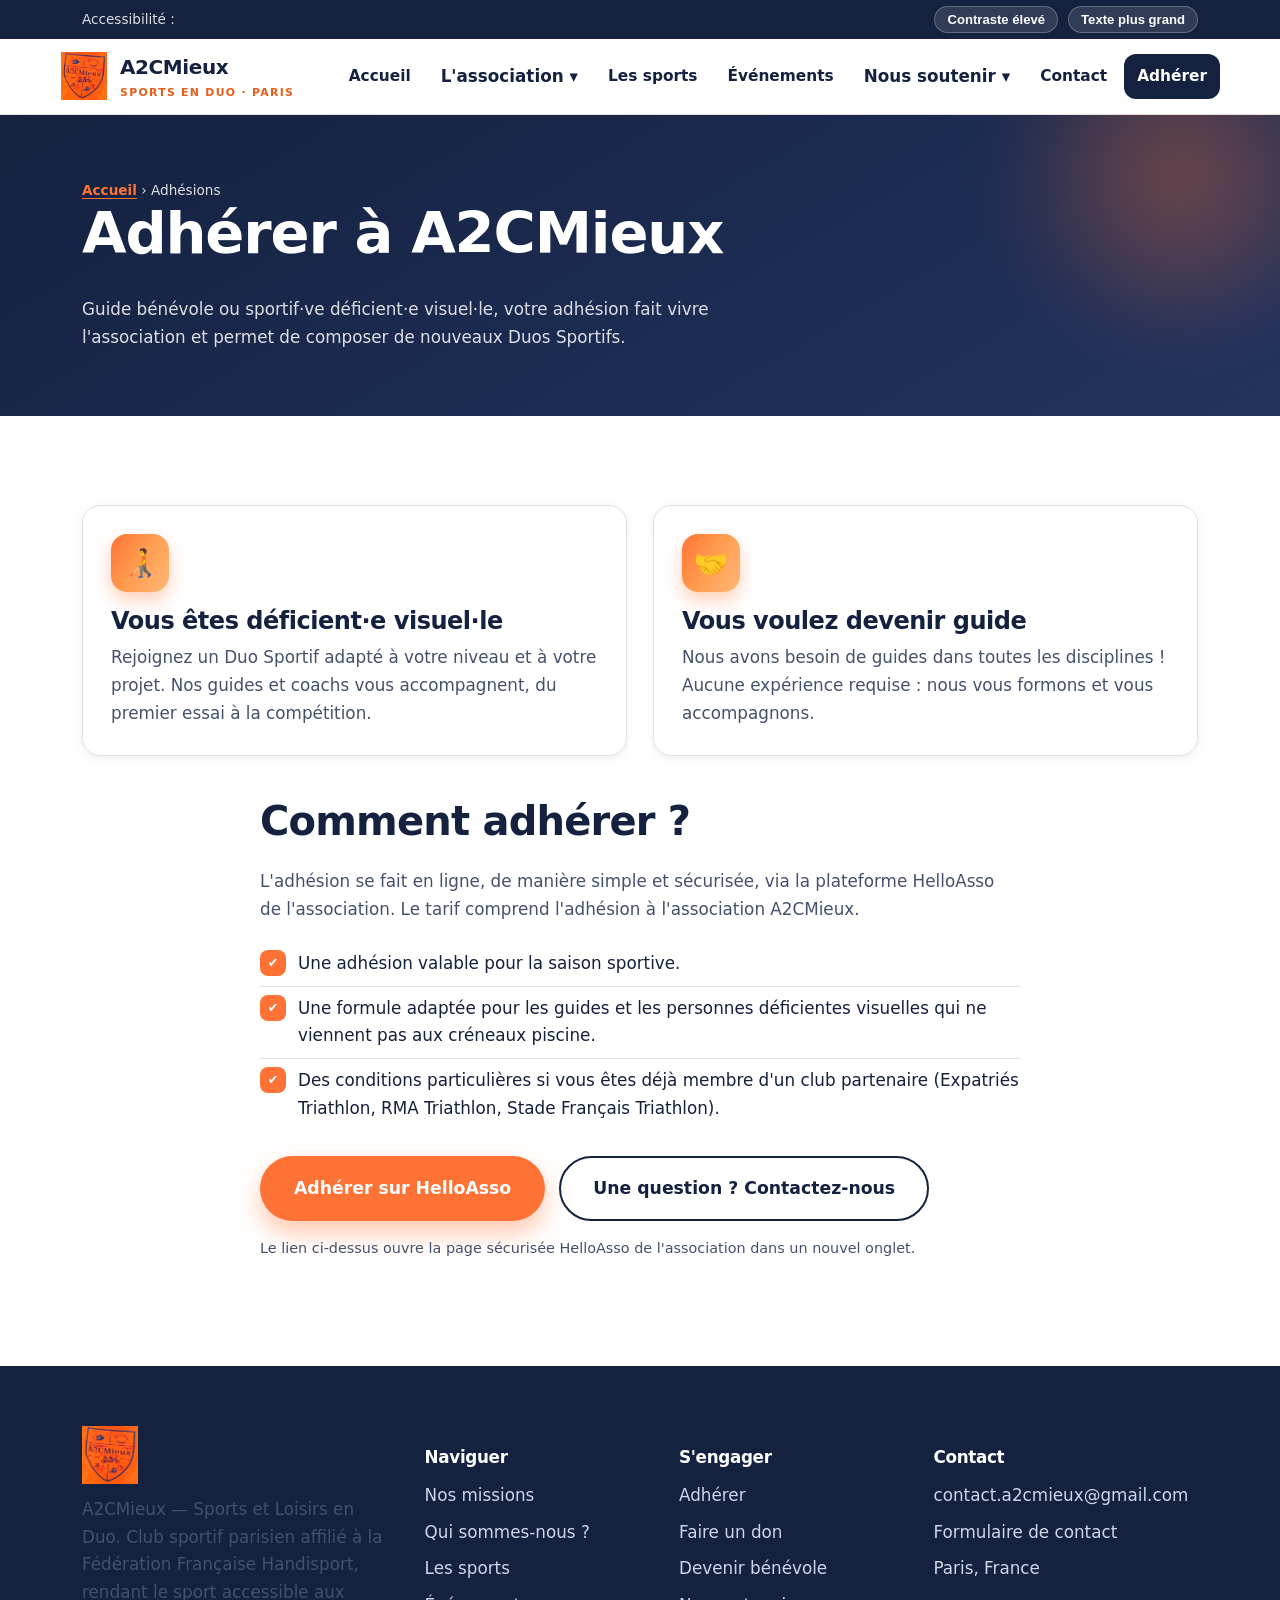
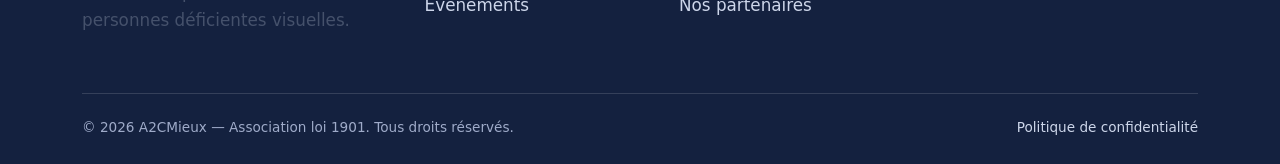
==== site/adhesions.html @ 456d2ac2 "Nouveau site A2CMieux : charte 2026 orange, accessible - Refonte complète multi-pages (11 pages) du " ====
<!DOCTYPE html>
<html lang="fr">
<head>
  <meta charset="UTF-8">
  <meta name="viewport" content="width=device-width, initial-scale=1">
  <title>Adhésions — A2CMieux</title>
  <meta name="description" content="Adhérez à A2CMieux en tant que guide ou personne déficiente visuelle et rejoignez nos Duos Sportifs.">
  <meta property="og:title" content="Adhésions — A2CMieux">
  <meta property="og:description" content="Adhérez à A2CMieux en tant que guide ou personne déficiente visuelle et rejoignez nos Duos Sportifs.">
  <meta property="og:type" content="website">
  <meta name="theme-color" content="#FF7235">
  <link rel="icon" href="assets/img/logo.png">
  <link rel="stylesheet" href="assets/css/style.css">
</head>
<body>
  <a class="skip-link" href="#main">Aller au contenu principal</a>

  <div class="a11y-bar" role="region" aria-label="Options d'accessibilité">
    <div class="container">
      <span>Accessibilité :</span>
      <button type="button" id="toggle-contrast" class="a11y-btn" aria-pressed="false">Contraste élevé</button>
      <button type="button" id="toggle-textsize" class="a11y-btn" aria-pressed="false">Texte plus grand</button>
    </div>
  </div>

  <header class="site-header">
    <nav class="container nav" aria-label="Navigation principale">
      <a class="brand" href="index.html" aria-label="A2CMieux, retour à l'accueil">
        <img src="assets/img/logo.png" alt="" width="48" height="48">
        <span><b>A2CMieux</b><small>Sports en duo · Paris</small></span>
      </a>
      <button class="nav-toggle" aria-expanded="false" aria-controls="primary-menu">
        <span aria-hidden="true">☰</span> Menu
      </button>
      <ul class="menu" id="primary-menu">
        <li><a href="index.html">Accueil</a></li>
        <li class="has-sub" data-open="false"><button type="button" aria-expanded="false" aria-haspopup="true">L'association <span aria-hidden="true">▾</span></button><ul class="submenu"><li><a href="nos-missions.html">Nos missions</a></li><li><a href="qui-sommes-nous.html">Qui sommes-nous ?</a></li><li><a href="nos-partenaires.html">Nos partenaires</a></li></ul></li>
        <li><a href="les-sports.html">Les sports</a></li>
        <li><a href="les-evenements.html">Événements</a></li>
        <li class="has-sub" data-open="false"><button type="button" aria-expanded="false" aria-haspopup="true">Nous soutenir <span aria-hidden="true">▾</span></button><ul class="submenu"><li><a href="adhesions.html" aria-current="page">Adhésions</a></li><li><a href="faire-un-don.html">Faire un don</a></li><li><a href="devenir-benevole.html">Devenir bénévole</a></li></ul></li>
        <li><a href="contact.html">Contact</a></li>
        <li><a class="btn-nav" href="adhesions.html">Adhérer</a></li>
      </ul>
    </nav>
  </header>

  <main id="main">
    <section class="page-head">
      <div class="container">
        <p class="crumb"><a href="index.html">Accueil</a> › Adhésions</p>
        <h1>Adhérer à A2CMieux</h1>
        <p class="reveal">Guide bénévole ou sportif·ve déficient·e visuel·le, votre adhésion fait vivre l'association et permet de composer de nouveaux Duos Sportifs.</p>
      </div>
    </section>
    <section class="section">
      <div class="container">
        <div class="grid grid-2 reveal">
          <article class="card">
            <div class="ic" aria-hidden="true">🧑‍🦯</div>
            <h3>Vous êtes déficient·e visuel·le</h3>
            <p>Rejoignez un Duo Sportif adapté à votre niveau et à votre projet. Nos guides et coachs vous accompagnent, du premier essai à la compétition.</p>
          </article>
          <article class="card">
            <div class="ic" aria-hidden="true">🤝</div>
            <h3>Vous voulez devenir guide</h3>
            <p>Nous avons besoin de guides dans toutes les disciplines&nbsp;! Aucune expérience requise&nbsp;: nous vous formons et vous accompagnons.</p>
          </article>
        </div>

        <div class="narrow reveal" style="margin-top:2.6rem">
          <h2>Comment adhérer&nbsp;?</h2>
          <p>L'adhésion se fait en ligne, de manière simple et sécurisée, via la plateforme HelloAsso de l'association. Le tarif comprend l'adhésion à l'association A2CMieux.</p>
          <ul class="ticks">
            <li>Une adhésion valable pour la saison sportive.</li>
            <li>Une formule adaptée pour les guides et les personnes déficientes visuelles qui ne viennent pas aux créneaux piscine.</li>
            <li>Des conditions particulières si vous êtes déjà membre d'un club partenaire (Expatriés Triathlon, RMA Triathlon, Stade Français Triathlon).</li>
          </ul>
          <div class="btn-group">
            <a class="btn btn-primary btn-lg" href="https://www.helloasso.com/associations/a2cmieux-sports-et-loisirs-en-duo" target="_blank" rel="noopener">Adhérer sur HelloAsso</a>
            <a class="btn btn-outline btn-lg" href="contact.html">Une question ? Contactez-nous</a>
          </div>
          <p style="margin-top:1rem;font-size:.9rem">Le lien ci-dessus ouvre la page sécurisée HelloAsso de l'association dans un nouvel onglet.</p>
        </div>
      </div>
    </section>

  </main>
  <footer class="site-footer">
    <div class="container">
      <div class="footer-grid">
        <div class="footer-brand">
          <img src="assets/img/logo.png" alt="Logo A2CMieux">
          <p>A2CMieux — Sports et Loisirs en Duo. Club sportif parisien affilié à la Fédération Française Handisport, rendant le sport accessible aux personnes déficientes visuelles.</p>
        </div>
        <div>
          <h4>Naviguer</h4>
          <ul>
            <li><a href="nos-missions.html">Nos missions</a></li>
            <li><a href="qui-sommes-nous.html">Qui sommes-nous ?</a></li>
            <li><a href="les-sports.html">Les sports</a></li>
            <li><a href="les-evenements.html">Événements</a></li>
          </ul>
        </div>
        <div>
          <h4>S'engager</h4>
          <ul>
            <li><a href="adhesions.html">Adhérer</a></li>
            <li><a href="faire-un-don.html">Faire un don</a></li>
            <li><a href="devenir-benevole.html">Devenir bénévole</a></li>
            <li><a href="nos-partenaires.html">Nos partenaires</a></li>
          </ul>
        </div>
        <div>
          <h4>Contact</h4>
          <ul>
            <li><a href="mailto:contact.a2cmieux@gmail.com">contact.a2cmieux@gmail.com</a></li>
            <li><a href="contact.html">Formulaire de contact</a></li>
            <li>Paris, France</li>
          </ul>
        </div>
      </div>
      <div class="footer-bottom">
        <span>© <span id="year">2026</span> A2CMieux — Association loi 1901. Tous droits réservés.</span>
        <span><a href="politique-de-confidentialite.html">Politique de confidentialité</a></span>
      </div>
    </div>
  </footer>

  <script src="assets/js/main.js"></script>
</body>
</html>
---- site/assets/css/style.css ----
/* =========================================================
   A2CMieux — Charte graphique 2026
   Palette dérivée du logo orange : orange vif + bleu marine
   Conçue pour l'accessibilité (contrastes AA/AAA, focus, etc.)
   ========================================================= */

:root {
  /* Couleurs de marque */
  --orange: #E85D1A;          /* orange accessible sur blanc (texte) */
  --orange-vif: #FF7235;      /* orange du logo (aplats / grands éléments) */
  --orange-clair: #FFE7D6;
  --navy: #14213F;            /* bleu marine du logo */
  --navy-700: #1E2E56;
  --navy-500: #2C407A;

  --bg: #FFFFFF;
  --bg-alt: #FFF7F1;
  --surface: #FFFFFF;
  --text: #15203A;
  --text-soft: #45516B;
  --border: #EADFD6;

  --focus: #0B4FD1;           /* anneau de focus très visible */
  --radius: 18px;
  --radius-lg: 28px;
  --shadow-sm: 0 2px 10px rgba(20, 33, 63, .07);
  --shadow: 0 16px 40px rgba(20, 33, 63, .12);
  --shadow-lg: 0 30px 70px rgba(232, 93, 26, .22);

  --maxw: 1160px;
  --gradient: linear-gradient(120deg, #FF7235 0%, #FF9A4D 45%, #FFB877 100%);
  --gradient-navy: linear-gradient(150deg, #14213F 0%, #22335f 100%);
  --font: "Segoe UI", system-ui, -apple-system, Roboto, Helvetica, Arial, sans-serif;
}

/* Mode contraste élevé / lisible (activé via JS) */
html[data-contrast="high"] {
  --orange: #C63E00;
  --text: #000000;
  --text-soft: #1a1a1a;
  --bg: #FFFFFF;
  --bg-alt: #FFFFFF;
  --border: #000000;
  --navy: #001028;
}
html[data-contrast="high"] .site-header,
html[data-contrast="high"] .card,
html[data-contrast="high"] .surface { border: 2px solid #000 !important; }
html[data-contrast="high"] a { text-decoration: underline; }

/* Taille de texte agrandie (activé via JS) */
html[data-textsize="large"] { font-size: 118.75%; }

/* ---------- Base ---------- */
* { box-sizing: border-box; }
html { scroll-behavior: smooth; -webkit-text-size-adjust: 100%; }
@media (prefers-reduced-motion: reduce) {
  html { scroll-behavior: auto; }
  *, *::before, *::after { animation-duration: .001ms !important; transition-duration: .001ms !important; }
}

body {
  margin: 0;
  font-family: var(--font);
  color: var(--text);
  background: var(--bg);
  line-height: 1.65;
  font-size: 1.05rem;
  overflow-x: hidden;
}

h1, h2, h3, h4 { font-family: var(--font); color: var(--navy); line-height: 1.15; font-weight: 800; letter-spacing: -.02em; }
h1 { font-size: clamp(2.1rem, 5vw, 3.6rem); margin: 0 0 .5em; }
h2 { font-size: clamp(1.6rem, 3.4vw, 2.5rem); margin: 0 0 .6em; }
h3 { font-size: clamp(1.2rem, 2.2vw, 1.5rem); margin: 0 0 .5em; }
p { margin: 0 0 1.1em; color: var(--text-soft); }
img { max-width: 100%; display: block; }

a { color: var(--orange); font-weight: 600; text-underline-offset: 3px; }
a:hover { color: var(--navy); }

/* Focus très visible partout */
a:focus-visible, button:focus-visible, input:focus-visible,
textarea:focus-visible, select:focus-visible, [tabindex]:focus-visible {
  outline: 3px solid var(--focus);
  outline-offset: 3px;
  border-radius: 6px;
}

.container { width: 100%; max-width: var(--maxw); margin: 0 auto; padding: 0 22px; }
.section { padding: clamp(3rem, 7vw, 6rem) 0; }
.section--alt { background: var(--bg-alt); }
.center { text-align: center; }
.narrow { max-width: 760px; margin-inline: auto; }

/* ---------- Lien d'évitement ---------- */
.skip-link {
  position: absolute; left: 12px; top: -60px;
  background: var(--navy); color: #fff; padding: 12px 18px;
  border-radius: 0 0 12px 12px; z-index: 999; font-weight: 700;
  transition: top .2s ease;
}
.skip-link:focus { top: 0; color:#fff; }

/* ---------- Barre d'accessibilité ---------- */
.a11y-bar {
  background: var(--navy);
  color: #fff;
  font-size: .85rem;
}
.a11y-bar .container { display: flex; gap: 10px; align-items: center; justify-content: flex-end; padding-block: 6px; flex-wrap: wrap; }
.a11y-bar span { margin-right: auto; opacity: .85; }
.a11y-btn {
  background: rgba(255,255,255,.12); color: #fff; border: 1px solid rgba(255,255,255,.25);
  padding: 5px 12px; border-radius: 999px; cursor: pointer; font-weight: 600; font-size: .82rem;
}
.a11y-btn:hover { background: var(--orange-vif); border-color: var(--orange-vif); color: #fff; }
.a11y-btn[aria-pressed="true"] { background: var(--orange-vif); border-color: #fff; }

/* ---------- En-tête / navigation ---------- */
.site-header {
  position: sticky; top: 0; z-index: 100;
  background: rgba(255,255,255,.8);
  backdrop-filter: saturate(180%) blur(14px);
  -webkit-backdrop-filter: saturate(180%) blur(14px);
  border-bottom: 1px solid var(--border);
}
.nav { display: flex; align-items: center; justify-content: space-between; gap: 16px; padding: 12px 0; }
.brand { display: flex; align-items: center; gap: 12px; text-decoration: none; }
.brand img { width: 48px; height: 48px; object-fit: contain; }
.brand b { color: var(--navy); font-size: 1.25rem; font-weight: 800; letter-spacing: -.02em; }
.brand small { display: block; color: var(--orange); font-weight: 700; font-size: .68rem; text-transform: uppercase; letter-spacing: .12em; }

.nav-toggle {
  display: none; background: var(--navy); color: #fff; border: 0; border-radius: 12px;
  padding: 10px 14px; font-weight: 700; cursor: pointer; align-items: center; gap: 8px;
}

.menu { display: flex; align-items: center; gap: 4px; list-style: none; margin: 0; padding: 0; }
.menu a {
  display: block; padding: 10px 13px; border-radius: 12px; color: var(--navy);
  font-weight: 600; text-decoration: none; font-size: .96rem; white-space: nowrap;
}
.menu a:hover, .menu a[aria-current="page"] { background: var(--orange-clair); color: var(--navy); }
.menu .has-sub { position: relative; }
.menu .has-sub > button {
  background: none; border: 0; font: inherit; font-weight: 600; color: var(--navy);
  padding: 10px 13px; border-radius: 12px; cursor: pointer; display: flex; align-items: center; gap: 6px;
}
.menu .has-sub > button:hover, .menu .has-sub[data-open="true"] > button { background: var(--orange-clair); }
.submenu {
  position: absolute; top: calc(100% + 8px); left: 0; min-width: 240px;
  background: #fff; border: 1px solid var(--border); border-radius: 16px; box-shadow: var(--shadow);
  padding: 8px; list-style: none; margin: 0; display: none;
}
.menu .has-sub[data-open="true"] .submenu { display: block; }
.submenu a { padding: 10px 12px; }

.btn-nav { background: var(--navy); color: #fff !important; }
.btn-nav:hover { background: var(--orange-vif); color: #fff !important; }

@media (max-width: 960px) {
  .nav-toggle { display: inline-flex; }
  .menu {
    position: fixed; inset: 0 0 0 auto; width: min(86vw, 360px);
    flex-direction: column; align-items: stretch; gap: 4px;
    background: #fff; padding: 84px 18px 30px; box-shadow: var(--shadow);
    transform: translateX(100%); transition: transform .28s ease; overflow-y: auto;
  }
  .menu.open { transform: translateX(0); }
  .menu .has-sub > button { width: 100%; justify-content: space-between; }
  .submenu { position: static; display: block; box-shadow: none; border: 0; padding: 0 0 0 12px; }
  .menu .has-sub .submenu { display: none; }
  .menu .has-sub[data-open="true"] .submenu { display: block; }
}

/* ---------- Hero ---------- */
.hero { position: relative; overflow: hidden; background: var(--bg-alt); }
.hero::before, .hero::after {
  content: ""; position: absolute; border-radius: 50%; filter: blur(60px); opacity: .5; z-index: 0;
  animation: float 14s ease-in-out infinite;
}
.hero::before { width: 460px; height: 460px; background: radial-gradient(circle, #FF9A4D, transparent 70%); top: -120px; right: -80px; }
.hero::after { width: 380px; height: 380px; background: radial-gradient(circle, #7fa8ff, transparent 70%); bottom: -140px; left: -90px; animation-delay: -6s; }
@keyframes float { 0%,100% { transform: translateY(0) } 50% { transform: translateY(-26px) } }

.hero .container { position: relative; z-index: 1; display: grid; grid-template-columns: 1.05fr .95fr; gap: 48px; align-items: center; padding-block: clamp(3rem, 7vw, 5.5rem); }
.hero .eyebrow {
  display: inline-flex; align-items: center; gap: 8px; background: #fff; color: var(--navy);
  border: 1px solid var(--border); padding: 7px 15px; border-radius: 999px; font-weight: 700; font-size: .85rem;
  box-shadow: var(--shadow-sm); margin-bottom: 18px;
}
.hero .eyebrow .dot { width: 9px; height: 9px; border-radius: 50%; background: var(--orange-vif); }
.hero h1 span { color: var(--orange); }
.hero .lead { font-size: 1.18rem; color: var(--text-soft); max-width: 40ch; }
.hero-media { position: relative; }
.hero-media img { border-radius: var(--radius-lg); box-shadow: var(--shadow-lg); aspect-ratio: 4/5; object-fit: cover; width: 100%; }
.hero-media .badge {
  position: absolute; bottom: -18px; left: -18px; background: #fff; border-radius: 18px;
  padding: 14px 18px; box-shadow: var(--shadow); display: flex; align-items: center; gap: 12px; max-width: 240px;
}
.hero-media .badge b { color: var(--navy); font-size: 1.6rem; display: block; line-height: 1; }
.hero-media .badge small { color: var(--text-soft); font-weight: 600; }
.hero-media .badge .ic { width: 44px; height: 44px; background: var(--orange-clair); border-radius: 12px; display: grid; place-items: center; font-size: 1.4rem; }

@media (max-width: 860px) {
  .hero .container { grid-template-columns: 1fr; gap: 34px; }
  .hero-media { max-width: 420px; margin-inline: auto; }
}

/* ---------- Boutons ---------- */
.btn {
  display: inline-flex; align-items: center; gap: 9px; cursor: pointer;
  padding: 14px 26px; border-radius: 999px; font-weight: 700; font-size: 1rem;
  text-decoration: none; border: 2px solid transparent; transition: transform .15s ease, box-shadow .2s ease, background .2s ease;
}
.btn-primary { background: var(--orange-vif); color: #fff; box-shadow: 0 12px 26px rgba(255,114,53,.4); }
.btn-primary:hover { background: var(--navy); color: #fff; transform: translateY(-3px); }
.btn-outline { background: transparent; color: var(--navy); border-color: var(--navy); }
.btn-outline:hover { background: var(--navy); color: #fff; transform: translateY(-3px); }
.btn-lg { padding: 16px 32px; font-size: 1.08rem; }
.btn-group { display: flex; flex-wrap: wrap; gap: 14px; margin-top: 26px; }

/* ---------- Grilles & cartes ---------- */
.grid { display: grid; gap: 26px; }
.grid-2 { grid-template-columns: repeat(2, 1fr); }
.grid-3 { grid-template-columns: repeat(3, 1fr); }
.grid-4 { grid-template-columns: repeat(4, 1fr); }
@media (max-width: 900px) { .grid-3, .grid-4 { grid-template-columns: repeat(2, 1fr); } }
@media (max-width: 620px) { .grid-2, .grid-3, .grid-4 { grid-template-columns: 1fr; } }

.card {
  background: var(--surface); border: 1px solid var(--border); border-radius: var(--radius);
  padding: 28px; box-shadow: var(--shadow-sm); transition: transform .2s ease, box-shadow .2s ease, border-color .2s ease;
}
.card:hover { transform: translateY(-6px); box-shadow: var(--shadow); border-color: var(--orange-vif); }
.card .ic {
  width: 58px; height: 58px; border-radius: 16px; display: grid; place-items: center;
  background: var(--gradient); font-size: 1.7rem; margin-bottom: 16px; box-shadow: 0 8px 18px rgba(255,114,53,.35);
}
.card h3 { margin-bottom: .35em; }
.card p { margin-bottom: 0; }

/* Carte sport avec image */
.sport-card { padding: 0; overflow: hidden; }
.sport-card img { aspect-ratio: 16/11; object-fit: cover; width: 100%; }
.sport-card .body { padding: 22px 24px 26px; }
.sport-card .tag {
  display: inline-block; background: var(--orange-clair); color: var(--navy);
  font-weight: 700; font-size: .78rem; padding: 5px 12px; border-radius: 999px; margin-bottom: 10px;
  text-transform: uppercase; letter-spacing: .06em;
}

/* ---------- Bandeau ruban ---------- */
.stripe { background: var(--gradient-navy); color: #fff; }
.stripe h2, .stripe h3 { color: #fff; }
.stripe p { color: rgba(255,255,255,.85); }
.stat-grid { display: grid; grid-template-columns: repeat(4,1fr); gap: 22px; text-align: center; }
.stat b { display: block; font-size: clamp(2rem, 5vw, 3rem); color: var(--orange-vif); line-height: 1; }
.stat span { color: rgba(255,255,255,.85); font-weight: 600; }
@media (max-width: 620px){ .stat-grid { grid-template-columns: repeat(2,1fr); } }

/* ---------- Section image + texte ---------- */
.split { display: grid; grid-template-columns: 1fr 1fr; gap: 48px; align-items: center; }
.split img { border-radius: var(--radius-lg); box-shadow: var(--shadow); width: 100%; aspect-ratio: 5/4; object-fit: cover; }
.split.reverse .split-media { order: 2; }
@media (max-width: 820px){ .split { grid-template-columns: 1fr; gap: 30px; } .split.reverse .split-media { order: 0; } }

/* Liste à puces personnalisée */
.ticks { list-style: none; padding: 0; margin: 0; }
.ticks li { position: relative; padding: 8px 0 8px 38px; color: var(--text); font-weight: 500; border-bottom: 1px solid var(--border); }
.ticks li:last-child { border-bottom: 0; }
.ticks li::before {
  content: "✔"; position: absolute; left: 0; top: 8px; width: 26px; height: 26px;
  background: var(--orange-vif); color: #fff; border-radius: 8px; display: grid; place-items: center; font-size: .8rem;
}

/* ---------- Galerie ---------- */
.gallery { display: grid; grid-template-columns: repeat(4, 1fr); gap: 14px; }
.gallery img { width: 100%; height: 100%; aspect-ratio: 1; object-fit: cover; border-radius: 14px; transition: transform .3s ease, box-shadow .3s ease; }
.gallery a:hover img { transform: scale(1.04); box-shadow: var(--shadow); }
.gallery a:nth-child(1) { grid-row: span 2; }
.gallery a:nth-child(1) img { aspect-ratio: 3/4; }
@media (max-width: 900px){ .gallery { grid-template-columns: repeat(3,1fr); } }
@media (max-width: 560px){ .gallery { grid-template-columns: repeat(2,1fr); } .gallery a:nth-child(1){ grid-row: auto; } .gallery a:nth-child(1) img{ aspect-ratio:1; } }

/* ---------- Vidéo responsive ---------- */
.video-frame { position: relative; padding-top: 56.25%; border-radius: var(--radius-lg); overflow: hidden; box-shadow: var(--shadow); background:#000; }
.video-frame iframe { position: absolute; inset: 0; width: 100%; height: 100%; border: 0; }

/* ---------- Partenaires ---------- */
.partners { display: grid; grid-template-columns: repeat(3,1fr); gap: 20px; }
.partner { background:#fff; border:1px solid var(--border); border-radius: var(--radius); padding: 26px; text-align:center; }
.partner b { color: var(--navy); font-size: 1.15rem; }
@media (max-width: 620px){ .partners { grid-template-columns: 1fr; } }

/* ---------- Équipe ---------- */
.team-card { text-align: center; }
.team-card .avatar {
  width: 96px; height: 96px; border-radius: 50%; margin: 0 auto 14px; display: grid; place-items: center;
  background: var(--gradient); color:#fff; font-size: 2rem; font-weight: 800; box-shadow: 0 10px 22px rgba(255,114,53,.35);
}
.team-card .role { color: var(--orange); font-weight: 700; font-size: .9rem; }

/* ---------- Formulaire ---------- */
.form { display: grid; gap: 18px; }
.field { display: grid; gap: 6px; }
.field label { font-weight: 700; color: var(--navy); }
.field .hint { font-size: .85rem; color: var(--text-soft); font-weight: 400; }
.field input, .field textarea, .field select {
  font: inherit; padding: 13px 15px; border: 2px solid var(--border); border-radius: 12px; background:#fff; color: var(--text);
}
.field input:focus, .field textarea:focus { border-color: var(--focus); outline: none; }
.req { color: var(--orange); }

/* ---------- Encart d'appel ---------- */
.callout {
  background: var(--gradient); border-radius: var(--radius-lg); padding: clamp(2rem,4vw,3.4rem);
  color: #fff; text-align: center; box-shadow: var(--shadow-lg); position: relative; overflow: hidden;
}
.callout h2 { color: #fff; }
.callout p { color: rgba(255,255,255,.92); max-width: 52ch; margin-inline: auto; }
.callout .btn-primary { background:#fff; color: var(--navy); box-shadow: 0 12px 26px rgba(0,0,0,.18); }
.callout .btn-primary:hover { background: var(--navy); color:#fff; }
.callout .btn-outline { color:#fff; border-color:#fff; }
.callout .btn-outline:hover { background:#fff; color: var(--navy); }

/* ---------- Fil d'ariane / page-header ---------- */
.page-head { background: var(--gradient-navy); color:#fff; padding: clamp(2.4rem,5vw,4rem) 0; position: relative; overflow:hidden; }
.page-head::after { content:""; position:absolute; width: 360px; height:360px; right:-80px; top:-120px; background: radial-gradient(circle,#FF7235,transparent 70%); opacity:.4; filter: blur(40px); }
.page-head h1 { color:#fff; position: relative; }
.page-head p { color: rgba(255,255,255,.85); max-width: 60ch; position: relative; margin-bottom:0; }
.crumb { position: relative; font-size:.85rem; color: rgba(255,255,255,.7); margin-bottom: 14px; }
.crumb a { color: var(--orange-vif); }

/* ---------- Pied de page ---------- */
.site-footer { background: var(--navy); color: #cdd6ea; padding: 60px 0 26px; }
.site-footer h4 { color:#fff; font-size: 1.05rem; margin-bottom: 14px; }
.footer-grid { display:grid; grid-template-columns: 1.4fr 1fr 1fr 1.2fr; gap: 34px; }
.site-footer a { color:#cdd6ea; text-decoration:none; font-weight: 500; }
.site-footer a:hover { color: var(--orange-vif); text-decoration: underline; }
.site-footer ul { list-style:none; padding:0; margin:0; display:grid; gap:9px; }
.footer-brand img { width: 56px; margin-bottom: 12px; }
.footer-bottom { border-top: 1px solid rgba(255,255,255,.14); margin-top: 40px; padding-top: 22px; display:flex; justify-content:space-between; gap:16px; flex-wrap:wrap; font-size:.85rem; color:#9fabc9; }
@media (max-width: 820px){ .footer-grid { grid-template-columns: 1fr 1fr; } }
@media (max-width: 520px){ .footer-grid { grid-template-columns: 1fr; } }

/* ---------- Animations d'apparition ---------- */
.reveal { opacity: 0; transform: translateY(26px); transition: opacity .6s ease, transform .6s ease; }
.reveal.in { opacity: 1; transform: none; }
@media (prefers-reduced-motion: reduce){ .reveal { opacity:1 !important; transform:none !important; } }

/* Utilitaires */
.mt-0{margin-top:0} .mb-0{margin-bottom:0}
.tag-line { color: var(--orange); font-weight: 800; text-transform: uppercase; letter-spacing:.14em; font-size:.8rem; margin-bottom: 10px; }
.lead { font-size: 1.15rem; color: var(--text-soft); }
.badge-visually-hidden, .visually-hidden {
  position:absolute!important; width:1px;height:1px;padding:0;margin:-1px;overflow:hidden;clip:rect(0 0 0 0);white-space:nowrap;border:0;
}
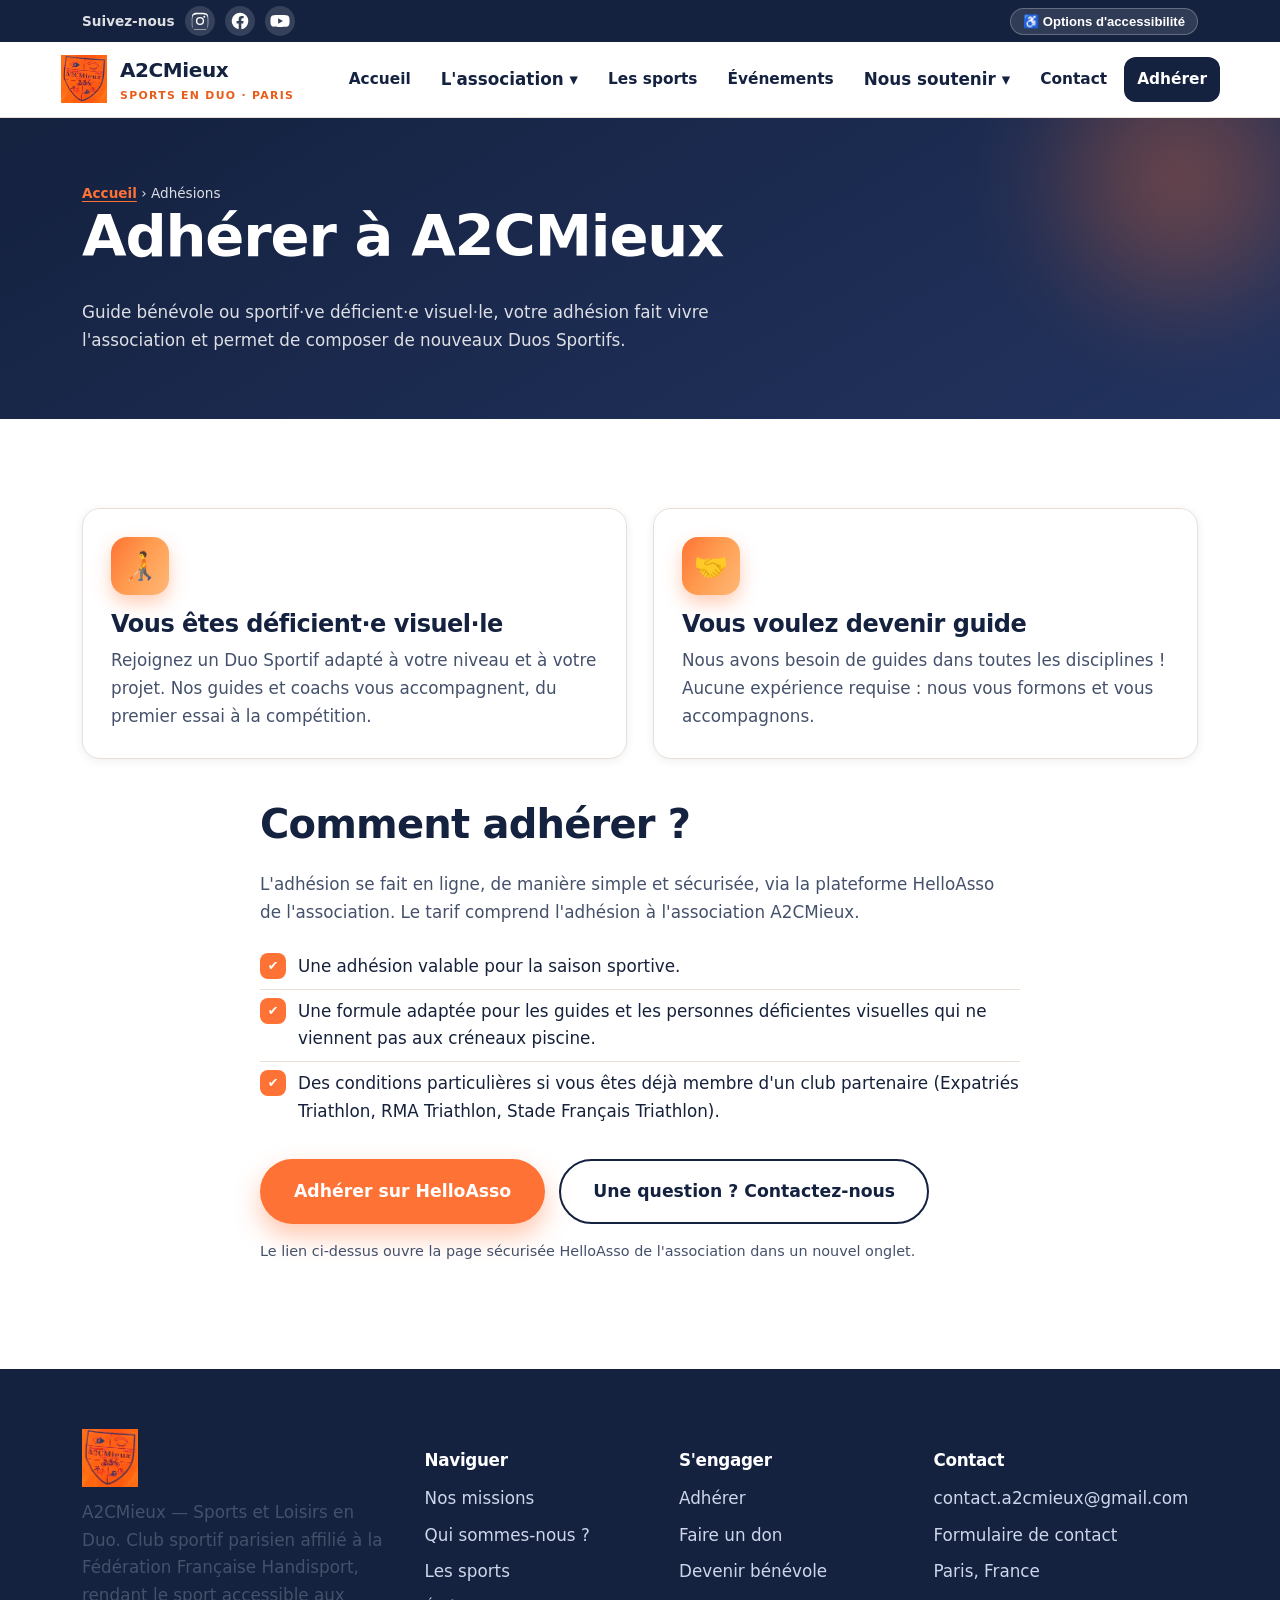
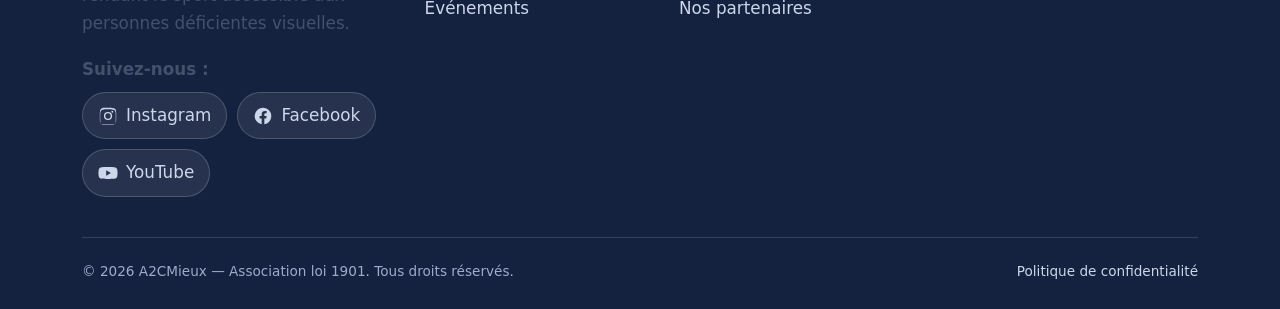
==== commit e6e2b1d1: "Ajout panneau d'accessibilité, réseaux sociaux mis en avant et nouvelle galerie Co-authored-by: Copi" ====
--- a/site/adhesions.html
+++ b/site/adhesions.html
@@ -15,13 +15,35 @@
 <body>
   <a class="skip-link" href="#main">Aller au contenu principal</a>
 
-  <div class="a11y-bar" role="region" aria-label="Options d'accessibilité">
+  <div class="a11y-bar" role="region" aria-label="Options d'accessibilité et réseaux sociaux">
     <div class="container">
-      <span>Accessibilité :</span>
-      <button type="button" id="toggle-contrast" class="a11y-btn" aria-pressed="false">Contraste élevé</button>
-      <button type="button" id="toggle-textsize" class="a11y-btn" aria-pressed="false">Texte plus grand</button>
+      <span class="a11y-bar-label">Suivez-nous</span>
+      <div class="social social--bar"><a href="https://www.instagram.com/a2cmieux.paris" target="_blank" rel="noopener" aria-label="Instagram (nouvel onglet)" class="social-instagram"><svg viewBox="0 0 24 24" width="20" height="20" aria-hidden="true" focusable="false"><path fill="currentColor" d="M12 2.2c3.2 0 3.6 0 4.9.1 1.2.1 1.8.3 2.2.4.6.2 1 .5 1.4.9.4.4.7.8.9 1.4.2.4.4 1 .4 2.2.1 1.3.1 1.7.1 4.9s0 3.6-.1 4.9c-.1 1.2-.3 1.8-.4 2.2-.2.6-.5 1-.9 1.4-.4.4-.8.7-1.4.9-.4.2-1 .4-2.2.4-1.3.1-1.7.1-4.9.1s-3.6 0-4.9-.1c-1.2-.1-1.8-.3-2.2-.4-.6-.2-1-.5-1.4-.9-.4-.4-.7-.8-.9-1.4-.2-.4-.4-1-.4-2.2C2.2 15.6 2.2 15.2 2.2 12s0-3.6.1-4.9c.1-1.2.3-1.8.4-2.2.2-.6.5-1 .9-1.4.4-.4.8-.7 1.4-.9.4-.2 1-.4 2.2-.4C8.4 2.2 8.8 2.2 12 2.2Zm0 1.8c-3.1 0-3.5 0-4.7.1-1.1.1-1.7.2-2.1.4-.5.2-.9.4-1.2.8-.4.3-.6.7-.8 1.2-.2.4-.3 1-.4 2.1-.1 1.2-.1 1.6-.1 4.7s0 3.5.1 4.7c.1 1.1.2 1.7.4 2.1.2.5.4.9.8 1.2.3.4.7.6 1.2.8.4.2 1 .3 2.1.4 1.2.1 1.6.1 4.7.1s3.5 0 4.7-.1c1.1-.1 1.7-.2 2.1-.4.5-.2.9-.4 1.2-.8.4-.3.6-.7.8-1.2.2-.4.3-1 .4-2.1.1-1.2.1-1.6.1-4.7s0-3.5-.1-4.7c-.1-1.1-.2-1.7-.4-2.1-.2-.5-.4-.9-.8-1.2-.3-.4-.7-.6-1.2-.8-.4-.2-1-.3-2.1-.4-1.2-.1-1.6-.1-4.7-.1Zm0 3.1a4.9 4.9 0 1 1 0 9.8 4.9 4.9 0 0 1 0-9.8Zm0 8.1a3.2 3.2 0 1 0 0-6.4 3.2 3.2 0 0 0 0 6.4Zm6.3-8.3a1.15 1.15 0 1 1-2.3 0 1.15 1.15 0 0 1 2.3 0Z"/></svg></a><a href="https://www.facebook.com/a2cmieuxsports" target="_blank" rel="noopener" aria-label="Facebook (nouvel onglet)" class="social-facebook"><svg viewBox="0 0 24 24" width="20" height="20" aria-hidden="true" focusable="false"><path fill="currentColor" d="M22 12a10 10 0 1 0-11.6 9.9v-7H7.9V12h2.5V9.8c0-2.5 1.5-3.9 3.8-3.9 1.1 0 2.2.2 2.2.2v2.5h-1.2c-1.2 0-1.6.8-1.6 1.6V12h2.7l-.4 2.9h-2.3v7A10 10 0 0 0 22 12Z"/></svg></a><a href="https://www.youtube.com/channel/UCHil4jJGYPGS2OwvpxKMLXA/featured" target="_blank" rel="noopener" aria-label="Chaîne YouTube (nouvel onglet)" class="social-youtube"><svg viewBox="0 0 24 24" width="20" height="20" aria-hidden="true" focusable="false"><path fill="currentColor" d="M23 7.5a3 3 0 0 0-2.1-2.1C19 4.9 12 4.9 12 4.9s-7 0-8.9.5A3 3 0 0 0 1 7.5 31 31 0 0 0 .5 12 31 31 0 0 0 1 16.5a3 3 0 0 0 2.1 2.1c1.9.5 8.9.5 8.9.5s7 0 8.9-.5a3 3 0 0 0 2.1-2.1A31 31 0 0 0 23.5 12 31 31 0 0 0 23 7.5ZM9.8 15.3V8.7l5.7 3.3-5.7 3.3Z"/></svg></a></div>
+      <button type="button" id="a11y-open" class="a11y-btn" aria-expanded="false" aria-controls="a11y-panel">
+        <span aria-hidden="true">&#9855;</span> Options d'accessibilité
+      </button>
     </div>
   </div>
+
+  <div class="a11y-overlay" id="a11y-overlay" hidden></div>
+  <aside class="a11y-panel" id="a11y-panel" role="dialog" aria-modal="true" aria-labelledby="a11y-title" hidden>
+    <div class="a11y-panel-head">
+      <h2 id="a11y-title"><span aria-hidden="true">&#9855;</span> Accessibilité</h2>
+      <button type="button" id="a11y-close" class="a11y-close" aria-label="Fermer le panneau d'accessibilité">&#10005;</button>
+    </div>
+    <p class="a11y-panel-intro">Adaptez l'affichage à votre confort. Vos réglages sont mémorisés sur cet appareil.</p>
+    <div class="a11y-grid">
+      <button type="button" class="a11y-tool" data-a11y="text-plus"><span class="ico" aria-hidden="true">A+</span> Augmenter le texte</button>
+      <button type="button" class="a11y-tool" data-a11y="text-minus"><span class="ico" aria-hidden="true">A&minus;</span> Diminuer le texte</button>
+      <button type="button" class="a11y-tool" data-a11y="grayscale" aria-pressed="false"><span class="ico" aria-hidden="true">&#9681;</span> Niveaux de gris</button>
+      <button type="button" class="a11y-tool" data-a11y="contrast" aria-pressed="false"><span class="ico" aria-hidden="true">&#9680;</span> Haut contraste</button>
+      <button type="button" class="a11y-tool" data-a11y="negative" aria-pressed="false"><span class="ico" aria-hidden="true">&#9635;</span> Contraste négatif</button>
+      <button type="button" class="a11y-tool" data-a11y="lightbg" aria-pressed="false"><span class="ico" aria-hidden="true">&#9723;</span> Arrière-plan clair</button>
+      <button type="button" class="a11y-tool" data-a11y="underline" aria-pressed="false"><span class="ico" aria-hidden="true">&#95;</span> Liens soulignés</button>
+      <button type="button" class="a11y-tool" data-a11y="readable" aria-pressed="false"><span class="ico" aria-hidden="true">&#9633;A</span> Police lisible</button>
+    </div>
+    <button type="button" class="a11y-reset" data-a11y="reset"><span aria-hidden="true">&#8635;</span> Réinitialiser</button>
+  </aside>
 
   <header class="site-header">
     <nav class="container nav" aria-label="Navigation principale">
@@ -91,6 +113,8 @@
         <div class="footer-brand">
           <img src="assets/img/logo.png" alt="Logo A2CMieux">
           <p>A2CMieux — Sports et Loisirs en Duo. Club sportif parisien affilié à la Fédération Française Handisport, rendant le sport accessible aux personnes déficientes visuelles.</p>
+          <p class="footer-follow"><strong>Suivez-nous&nbsp;:</strong></p>
+          <div class="social social--footer"><a href="https://www.instagram.com/a2cmieux.paris" target="_blank" rel="noopener" aria-label="Instagram (nouvel onglet)" class="social-instagram"><svg viewBox="0 0 24 24" width="20" height="20" aria-hidden="true" focusable="false"><path fill="currentColor" d="M12 2.2c3.2 0 3.6 0 4.9.1 1.2.1 1.8.3 2.2.4.6.2 1 .5 1.4.9.4.4.7.8.9 1.4.2.4.4 1 .4 2.2.1 1.3.1 1.7.1 4.9s0 3.6-.1 4.9c-.1 1.2-.3 1.8-.4 2.2-.2.6-.5 1-.9 1.4-.4.4-.8.7-1.4.9-.4.2-1 .4-2.2.4-1.3.1-1.7.1-4.9.1s-3.6 0-4.9-.1c-1.2-.1-1.8-.3-2.2-.4-.6-.2-1-.5-1.4-.9-.4-.4-.7-.8-.9-1.4-.2-.4-.4-1-.4-2.2C2.2 15.6 2.2 15.2 2.2 12s0-3.6.1-4.9c.1-1.2.3-1.8.4-2.2.2-.6.5-1 .9-1.4.4-.4.8-.7 1.4-.9.4-.2 1-.4 2.2-.4C8.4 2.2 8.8 2.2 12 2.2Zm0 1.8c-3.1 0-3.5 0-4.7.1-1.1.1-1.7.2-2.1.4-.5.2-.9.4-1.2.8-.4.3-.6.7-.8 1.2-.2.4-.3 1-.4 2.1-.1 1.2-.1 1.6-.1 4.7s0 3.5.1 4.7c.1 1.1.2 1.7.4 2.1.2.5.4.9.8 1.2.3.4.7.6 1.2.8.4.2 1 .3 2.1.4 1.2.1 1.6.1 4.7.1s3.5 0 4.7-.1c1.1-.1 1.7-.2 2.1-.4.5-.2.9-.4 1.2-.8.4-.3.6-.7.8-1.2.2-.4.3-1 .4-2.1.1-1.2.1-1.6.1-4.7s0-3.5-.1-4.7c-.1-1.1-.2-1.7-.4-2.1-.2-.5-.4-.9-.8-1.2-.3-.4-.7-.6-1.2-.8-.4-.2-1-.3-2.1-.4-1.2-.1-1.6-.1-4.7-.1Zm0 3.1a4.9 4.9 0 1 1 0 9.8 4.9 4.9 0 0 1 0-9.8Zm0 8.1a3.2 3.2 0 1 0 0-6.4 3.2 3.2 0 0 0 0 6.4Zm6.3-8.3a1.15 1.15 0 1 1-2.3 0 1.15 1.15 0 0 1 2.3 0Z"/></svg><span>Instagram</span></a><a href="https://www.facebook.com/a2cmieuxsports" target="_blank" rel="noopener" aria-label="Facebook (nouvel onglet)" class="social-facebook"><svg viewBox="0 0 24 24" width="20" height="20" aria-hidden="true" focusable="false"><path fill="currentColor" d="M22 12a10 10 0 1 0-11.6 9.9v-7H7.9V12h2.5V9.8c0-2.5 1.5-3.9 3.8-3.9 1.1 0 2.2.2 2.2.2v2.5h-1.2c-1.2 0-1.6.8-1.6 1.6V12h2.7l-.4 2.9h-2.3v7A10 10 0 0 0 22 12Z"/></svg><span>Facebook</span></a><a href="https://www.youtube.com/channel/UCHil4jJGYPGS2OwvpxKMLXA/featured" target="_blank" rel="noopener" aria-label="Chaîne YouTube (nouvel onglet)" class="social-youtube"><svg viewBox="0 0 24 24" width="20" height="20" aria-hidden="true" focusable="false"><path fill="currentColor" d="M23 7.5a3 3 0 0 0-2.1-2.1C19 4.9 12 4.9 12 4.9s-7 0-8.9.5A3 3 0 0 0 1 7.5 31 31 0 0 0 .5 12 31 31 0 0 0 1 16.5a3 3 0 0 0 2.1 2.1c1.9.5 8.9.5 8.9.5s7 0 8.9-.5a3 3 0 0 0 2.1-2.1A31 31 0 0 0 23.5 12 31 31 0 0 0 23 7.5ZM9.8 15.3V8.7l5.7 3.3-5.7 3.3Z"/></svg><span>YouTube</span></a></div>
         </div>
         <div>
           <h4>Naviguer</h4>
--- a/site/assets/css/style.css
+++ b/site/assets/css/style.css
@@ -108,14 +108,115 @@
   color: #fff;
   font-size: .85rem;
 }
-.a11y-bar .container { display: flex; gap: 10px; align-items: center; justify-content: flex-end; padding-block: 6px; flex-wrap: wrap; }
-.a11y-bar span { margin-right: auto; opacity: .85; }
+.a11y-bar .container { display: flex; gap: 10px; align-items: center; padding-block: 6px; flex-wrap: wrap; }
+.a11y-bar-label { opacity: .85; font-weight: 600; }
+.a11y-bar #a11y-open { margin-left: auto; }
 .a11y-btn {
   background: rgba(255,255,255,.12); color: #fff; border: 1px solid rgba(255,255,255,.25);
   padding: 5px 12px; border-radius: 999px; cursor: pointer; font-weight: 600; font-size: .82rem;
 }
 .a11y-btn:hover { background: var(--orange-vif); border-color: var(--orange-vif); color: #fff; }
 .a11y-btn[aria-pressed="true"] { background: var(--orange-vif); border-color: #fff; }
+
+/* ---------- Réseaux sociaux ---------- */
+.social { display: inline-flex; align-items: center; gap: 10px; flex-wrap: wrap; }
+.social a {
+  display: inline-flex; align-items: center; gap: 8px; text-decoration: none; font-weight: 700;
+  transition: transform .15s ease, background .2s ease, color .2s ease, box-shadow .2s ease;
+}
+.social--bar a {
+  width: 30px; height: 30px; justify-content: center; border-radius: 50%;
+  background: rgba(255,255,255,.14); color: #fff;
+}
+.social--bar a:hover { transform: translateY(-2px); color: #fff; }
+.social--bar .social-instagram:hover { background: #E1306C; }
+.social--bar .social-facebook:hover { background: #1877F2; }
+.social--bar .social-youtube:hover { background: #FF0000; }
+
+.social--footer a, .social--card a {
+  padding: 9px 15px; border-radius: 999px; background: rgba(255,255,255,.08);
+  border: 1px solid rgba(255,255,255,.18); color: #fff;
+}
+.social--card a { background: var(--bg-alt); border-color: var(--border); color: var(--navy); }
+.social--footer a:hover { transform: translateY(-2px); color:#fff; }
+.social--footer .social-instagram:hover { background: #E1306C; border-color: #E1306C; }
+.social--footer .social-facebook:hover { background: #1877F2; border-color: #1877F2; }
+.social--footer .social-youtube:hover { background: #FF0000; border-color: #FF0000; }
+.social--card .social-instagram:hover { background:#E1306C; border-color:#E1306C; color:#fff; }
+.social--card .social-facebook:hover { background:#1877F2; border-color:#1877F2; color:#fff; }
+.social--card .social-youtube:hover { background:#FF0000; border-color:#FF0000; color:#fff; }
+.footer-follow { margin: 16px 0 8px; }
+
+.social--callout { justify-content: center; margin-top: 22px; }
+.social--callout a { padding: 11px 18px; border-radius: 999px; background: rgba(255,255,255,.16); border: 1px solid rgba(255,255,255,.4); color:#fff; }
+.social--callout a:hover { background:#fff; color: var(--navy); transform: translateY(-2px); }
+
+/* ---------- Panneau d'accessibilité ---------- */
+.a11y-overlay { position: fixed; inset: 0; background: rgba(10,16,32,.5); z-index: 300; }
+.a11y-panel {
+  position: fixed; top: 0; left: 0; height: 100%; width: min(92vw, 360px); z-index: 310;
+  background: #fff; color: var(--text); box-shadow: 0 0 60px rgba(0,0,0,.35);
+  padding: 22px 22px 30px; overflow-y: auto; border-right: 4px solid var(--orange-vif);
+  transform: translateX(0);
+}
+.a11y-panel[hidden], .a11y-overlay[hidden] { display: none; }
+.a11y-panel-head { display: flex; align-items: center; justify-content: space-between; gap: 12px; }
+.a11y-panel-head h2 { margin: 0; font-size: 1.4rem; color: var(--navy); }
+.a11y-close {
+  background: var(--bg-alt); border: 1px solid var(--border); color: var(--navy);
+  width: 40px; height: 40px; border-radius: 12px; font-size: 1.1rem; cursor: pointer; flex: none;
+}
+.a11y-close:hover { background: var(--orange-vif); color: #fff; border-color: var(--orange-vif); }
+.a11y-panel-intro { font-size: .9rem; color: var(--text-soft); margin: 12px 0 18px; }
+.a11y-grid { display: grid; grid-template-columns: 1fr 1fr; gap: 10px; }
+.a11y-tool, .a11y-reset {
+  display: flex; align-items: center; gap: 10px; text-align: left; cursor: pointer;
+  background: #fff; border: 2px solid var(--border); border-radius: 14px; padding: 12px;
+  font: inherit; font-weight: 600; font-size: .92rem; color: var(--navy); line-height: 1.2;
+  transition: border-color .15s ease, background .15s ease, transform .1s ease;
+}
+.a11y-tool .ico {
+  flex: none; width: 30px; height: 30px; border-radius: 9px; display: grid; place-items: center;
+  background: var(--orange-clair); color: var(--navy); font-weight: 800; font-size: .85rem;
+}
+.a11y-tool:hover, .a11y-reset:hover { border-color: var(--orange-vif); background: var(--bg-alt); }
+.a11y-tool[aria-pressed="true"] { border-color: var(--orange-vif); background: var(--orange-clair); }
+.a11y-tool[aria-pressed="true"] .ico { background: var(--orange-vif); color: #fff; }
+.a11y-reset {
+  width: 100%; justify-content: center; margin-top: 16px; color: #fff; background: var(--navy); border-color: var(--navy);
+}
+.a11y-reset:hover { background: var(--orange-vif); border-color: var(--orange-vif); color:#fff; }
+
+/* ---------- Modes d'accessibilité ---------- */
+html.a11y-underline a { text-decoration: underline !important; text-underline-offset: 3px; }
+html.a11y-readable, html.a11y-readable body,
+html.a11y-readable button, html.a11y-readable input, html.a11y-readable textarea, html.a11y-readable select {
+  font-family: Verdana, Tahoma, "Segoe UI", Arial, sans-serif !important;
+  letter-spacing: .02em; word-spacing: .06em;
+}
+html.a11y-readable p, html.a11y-readable li { line-height: 1.85; }
+
+/* Arrière-plan clair : neutralise les fonds sombres/dégradés */
+html.a11y-lightbg body { background: #fff; }
+html.a11y-lightbg .hero::before, html.a11y-lightbg .hero::after { display: none; }
+html.a11y-lightbg .hero, html.a11y-lightbg .section--alt, html.a11y-lightbg .callout,
+html.a11y-lightbg .stripe, html.a11y-lightbg .page-head, html.a11y-lightbg .site-footer {
+  background: #fff !important;
+}
+html.a11y-lightbg .stripe, html.a11y-lightbg .page-head, html.a11y-lightbg .callout,
+html.a11y-lightbg .site-footer, html.a11y-lightbg .stripe *, html.a11y-lightbg .page-head *,
+html.a11y-lightbg .callout *, html.a11y-lightbg .site-footer * {
+  color: var(--navy) !important;
+}
+html.a11y-lightbg .page-head::after { display: none; }
+html.a11y-lightbg .stripe, html.a11y-lightbg .page-head, html.a11y-lightbg .site-footer,
+html.a11y-lightbg .callout { border: 1px solid var(--border); }
+html.a11y-lightbg .stat b { color: var(--orange) !important; }
+html.a11y-lightbg .a11y-bar { background: var(--navy); }
+html.a11y-lightbg .a11y-bar *, html.a11y-lightbg .site-header * { color: var(--navy) !important; }
+html.a11y-lightbg .a11y-bar .a11y-bar-label, html.a11y-lightbg .a11y-bar .a11y-btn,
+html.a11y-lightbg .a11y-bar .social--bar a { color: #fff !important; }
+
 
 /* ---------- En-tête / navigation ---------- */
 .site-header {
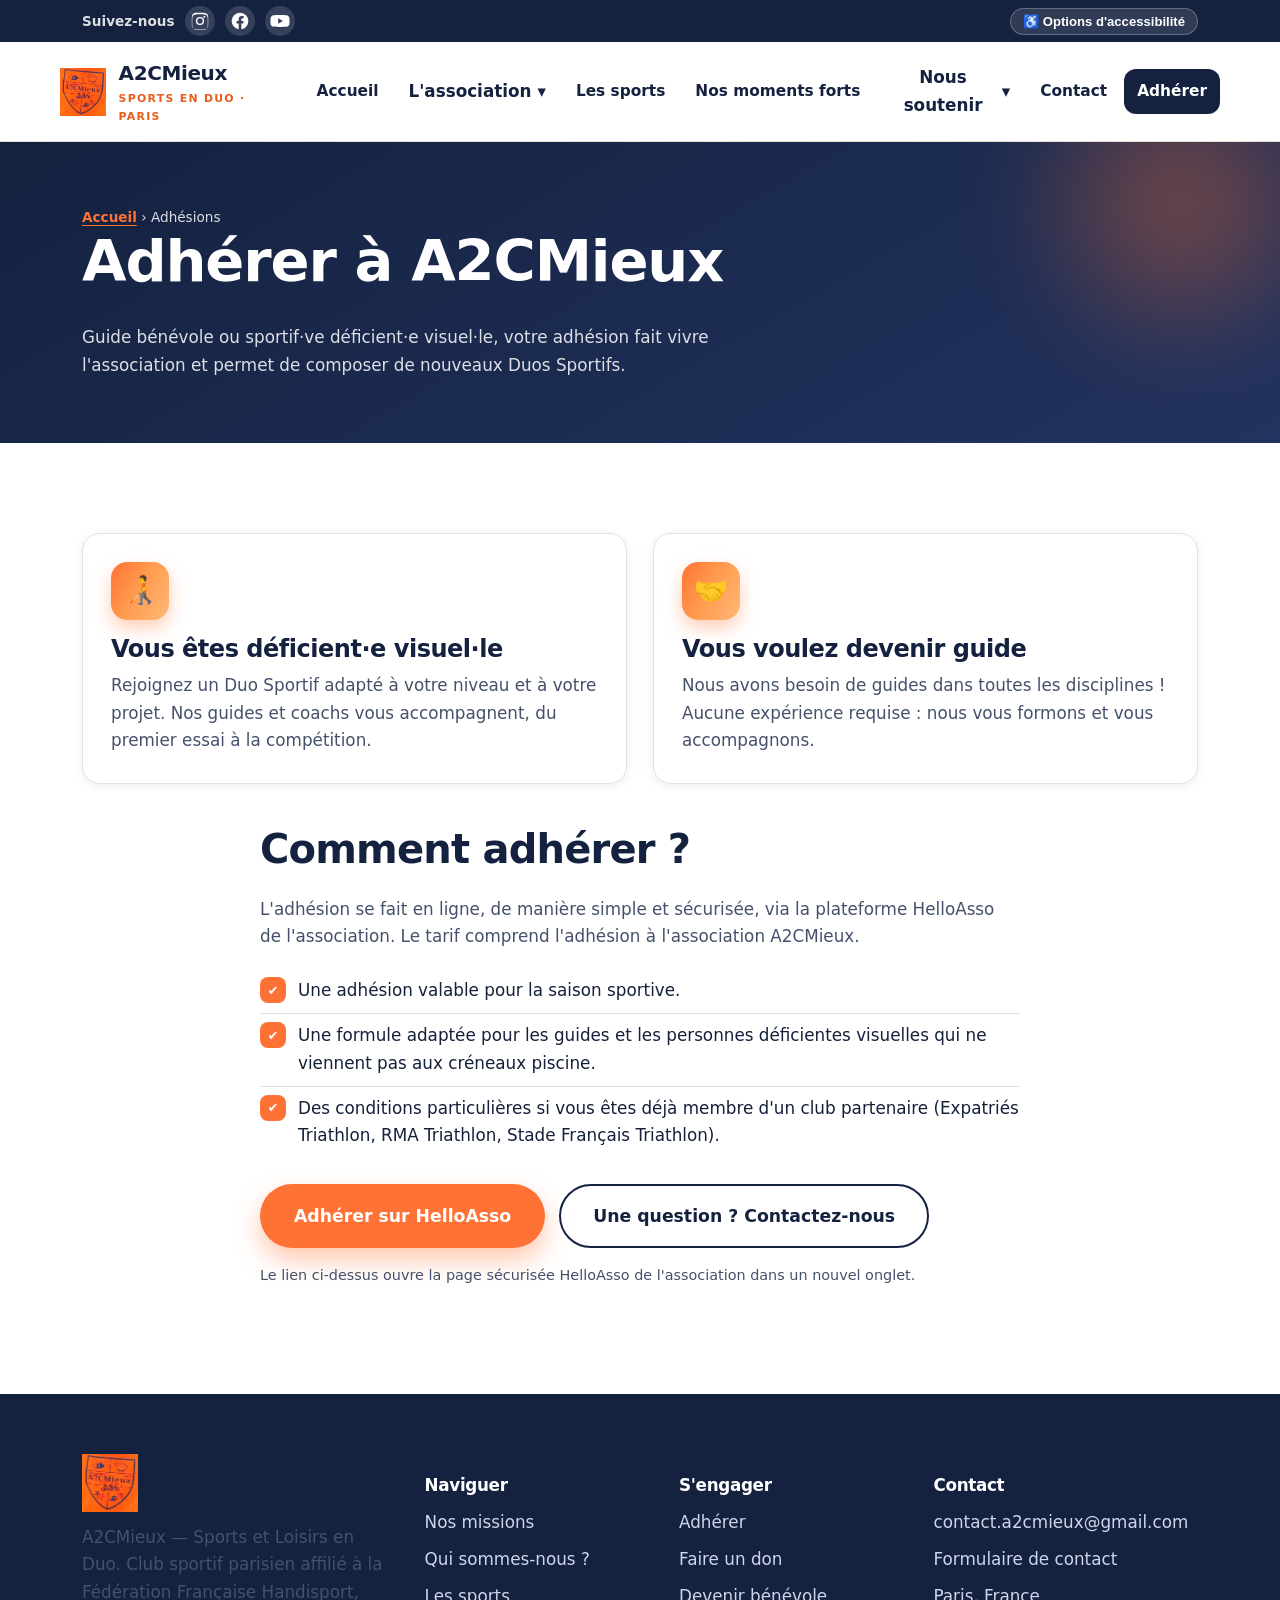
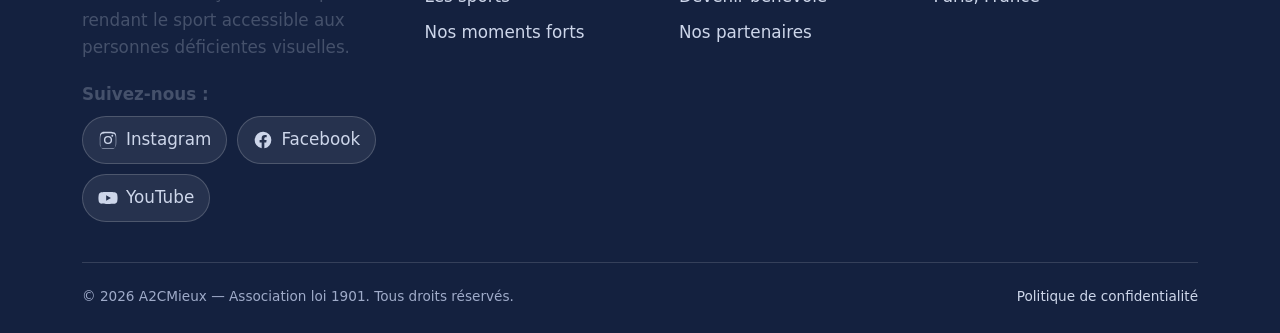
==== commit d934a681: "Refonte contenu : photos, titres, renommage page événements - Photos plus hautes (ratio 3/4) sur "Qu" ====
--- a/site/adhesions.html
+++ b/site/adhesions.html
@@ -1,6 +1,14 @@
 <!DOCTYPE html>
 <html lang="fr">
 <head>
+  <!-- Google tag (gtag.js) -->
+  <script async src="https://www.googletagmanager.com/gtag/js?id=G-MGCTTY5V6H"></script>
+  <script>
+    window.dataLayer = window.dataLayer || [];
+    function gtag(){dataLayer.push(arguments);}
+    gtag('js', new Date());
+    gtag('config', 'G-MGCTTY5V6H');
+  </script>
   <meta charset="UTF-8">
   <meta name="viewport" content="width=device-width, initial-scale=1">
   <title>Adhésions — A2CMieux</title>
@@ -9,7 +17,9 @@
   <meta property="og:description" content="Adhérez à A2CMieux en tant que guide ou personne déficiente visuelle et rejoignez nos Duos Sportifs.">
   <meta property="og:type" content="website">
   <meta name="theme-color" content="#FF7235">
-  <link rel="icon" href="assets/img/logo.png">
+  <link rel="icon" type="image/x-icon" href="assets/img/favicon.ico">
+  <link rel="icon" type="image/png" sizes="192x192" href="assets/img/favicon-192.png">
+  <link rel="apple-touch-icon" href="assets/img/apple-touch-icon.png">
   <link rel="stylesheet" href="assets/css/style.css">
 </head>
 <body>
@@ -58,7 +68,7 @@
         <li><a href="index.html">Accueil</a></li>
         <li class="has-sub" data-open="false"><button type="button" aria-expanded="false" aria-haspopup="true">L'association <span aria-hidden="true">▾</span></button><ul class="submenu"><li><a href="nos-missions.html">Nos missions</a></li><li><a href="qui-sommes-nous.html">Qui sommes-nous ?</a></li><li><a href="nos-partenaires.html">Nos partenaires</a></li></ul></li>
         <li><a href="les-sports.html">Les sports</a></li>
-        <li><a href="les-evenements.html">Événements</a></li>
+        <li><a href="nos-moments-forts.html">Nos moments forts</a></li>
         <li class="has-sub" data-open="false"><button type="button" aria-expanded="false" aria-haspopup="true">Nous soutenir <span aria-hidden="true">▾</span></button><ul class="submenu"><li><a href="adhesions.html" aria-current="page">Adhésions</a></li><li><a href="faire-un-don.html">Faire un don</a></li><li><a href="devenir-benevole.html">Devenir bénévole</a></li></ul></li>
         <li><a href="contact.html">Contact</a></li>
         <li><a class="btn-nav" href="adhesions.html">Adhérer</a></li>
@@ -122,7 +132,7 @@
             <li><a href="nos-missions.html">Nos missions</a></li>
             <li><a href="qui-sommes-nous.html">Qui sommes-nous ?</a></li>
             <li><a href="les-sports.html">Les sports</a></li>
-            <li><a href="les-evenements.html">Événements</a></li>
+            <li><a href="nos-moments-forts.html">Nos moments forts</a></li>
           </ul>
         </div>
         <div>
--- a/site/assets/css/style.css
+++ b/site/assets/css/style.css
@@ -53,7 +53,7 @@
 
 /* ---------- Base ---------- */
 * { box-sizing: border-box; }
-html { scroll-behavior: smooth; -webkit-text-size-adjust: 100%; }
+html { scroll-behavior: smooth; -webkit-text-size-adjust: 100%; overflow-x: hidden; }
 @media (prefers-reduced-motion: reduce) {
   html { scroll-behavior: auto; }
   *, *::before, *::after { animation-duration: .001ms !important; transition-duration: .001ms !important; }
@@ -66,7 +66,6 @@
   background: var(--bg);
   line-height: 1.65;
   font-size: 1.05rem;
-  overflow-x: hidden;
 }
 
 h1, h2, h3, h4 { font-family: var(--font); color: var(--navy); line-height: 1.15; font-weight: 800; letter-spacing: -.02em; }
@@ -262,13 +261,13 @@
 
 @media (max-width: 960px) {
   .nav-toggle { display: inline-flex; }
+  .nav { flex-wrap: wrap; }
   .menu {
-    position: fixed; inset: 0 0 0 auto; width: min(86vw, 360px);
-    flex-direction: column; align-items: stretch; gap: 4px;
-    background: #fff; padding: 84px 18px 30px; box-shadow: var(--shadow);
-    transform: translateX(100%); transition: transform .28s ease; overflow-y: auto;
+    display: none; width: 100%;
+    flex-direction: column; align-items: stretch; gap: 2px;
+    padding: 8px 0 14px; border-top: 1px solid var(--border);
   }
-  .menu.open { transform: translateX(0); }
+  .menu.open { display: flex; }
   .menu .has-sub > button { width: 100%; justify-content: space-between; }
   .submenu { position: static; display: block; box-shadow: none; border: 0; padding: 0 0 0 12px; }
   .menu .has-sub .submenu { display: none; }
@@ -364,6 +363,7 @@
 /* ---------- Section image + texte ---------- */
 .split { display: grid; grid-template-columns: 1fr 1fr; gap: 48px; align-items: center; }
 .split img { border-radius: var(--radius-lg); box-shadow: var(--shadow); width: 100%; aspect-ratio: 5/4; object-fit: cover; }
+.split-media--tall img { aspect-ratio: 3/4; }
 .split.reverse .split-media { order: 2; }
 @media (max-width: 820px){ .split { grid-template-columns: 1fr; gap: 30px; } .split.reverse .split-media { order: 0; } }
 
